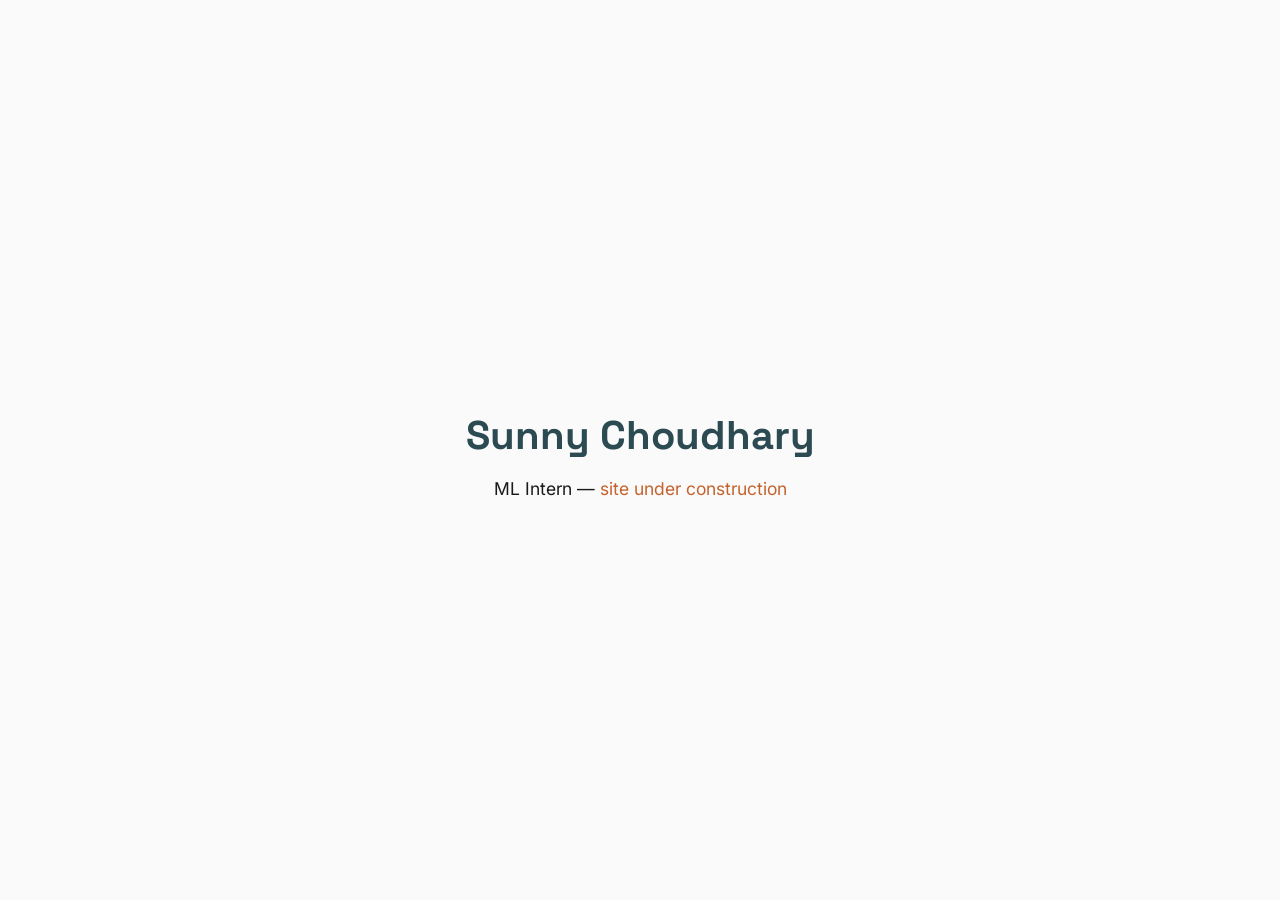
==== docs/index.html @ 2a1fe6c4 "Add files via upload" ====
<!DOCTYPE html>
<html lang="en">
<head>
<meta charset="UTF-8">
<meta name="viewport" content="width=device-width, initial-scale=1.0">
<title>Sunny Choudhary</title>
<link rel="preconnect" href="https://fonts.googleapis.com">
<link href="https://fonts.googleapis.com/css2?family=Space+Grotesk:wght@700&family=Inter:wght@400&display=swap" rel="stylesheet">
<style>
  body {
    margin: 0;
    min-height: 100vh;
    display: flex;
    align-items: center;
    justify-content: center;
    background: #FAFAFA;
    color: #1A1A1A;
    font-family: 'Inter', sans-serif;
  }
  h1 {
    font-family: 'Space Grotesk', sans-serif;
    color: #2C4A52;
    font-size: 2.5rem;
    margin-bottom: 0.25rem;
  }
  p {
    color: #1A1A1A;
    font-size: 1.1rem;
  }
  .accent {
    color: #C4622D;
  }
  .wrap {
    text-align: center;
    padding: 2rem;
  }
</style>
</head>
<body>
  <div class="wrap">
    <h1>Sunny Choudhary</h1>
    <p>ML Intern — <span class="accent">site under construction</span></p>
  </div>
</body>
</html>
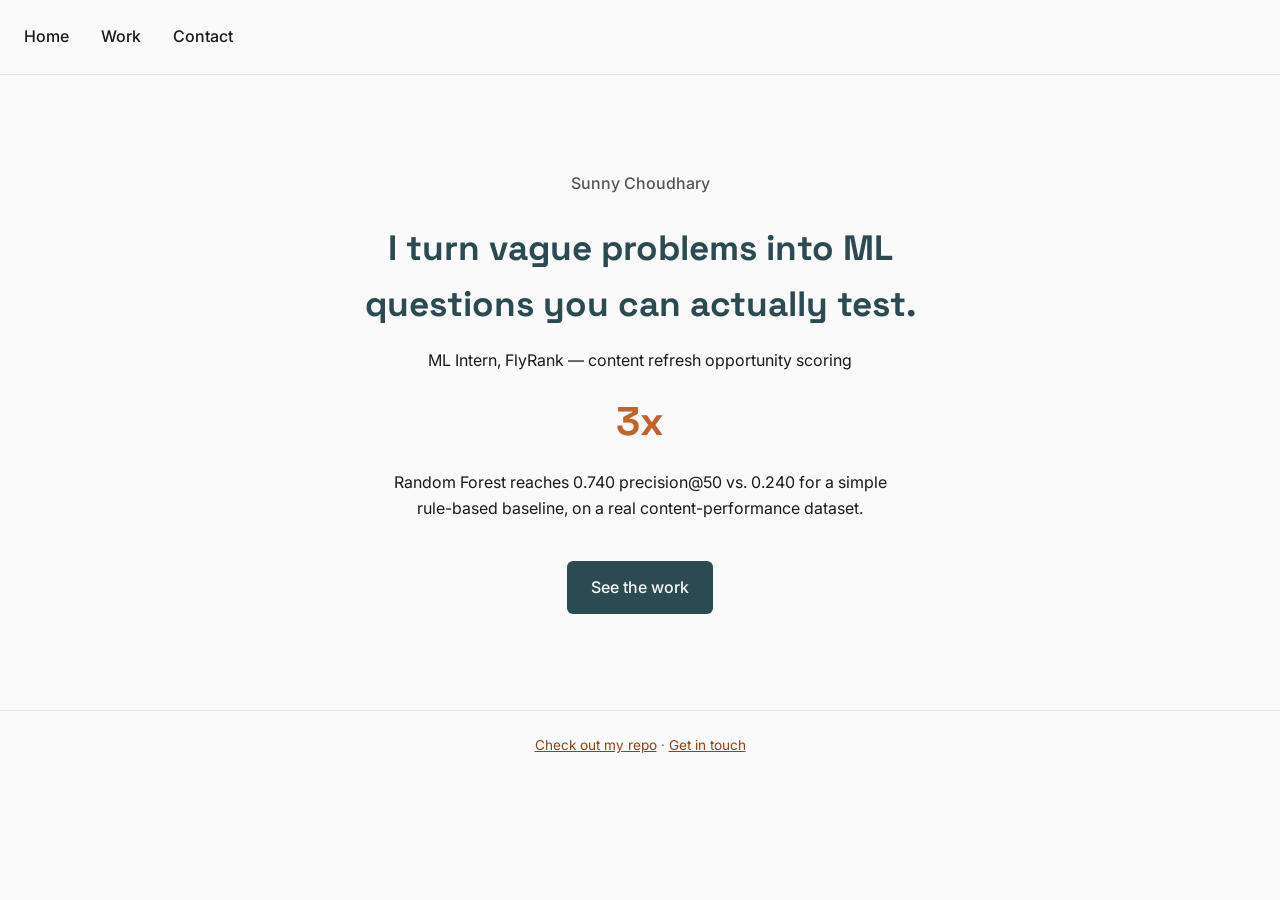
==== commit 765994f7: "Add files via upload" ====
--- a/docs/index.html
+++ b/docs/index.html
@@ -1,45 +1,41 @@
-<!DOCTYPE html>
-<html lang="en">
-<head>
-<meta charset="UTF-8">
-<meta name="viewport" content="width=device-width, initial-scale=1.0">
-<title>Sunny Choudhary</title>
-<link rel="preconnect" href="https://fonts.googleapis.com">
-<link href="https://fonts.googleapis.com/css2?family=Space+Grotesk:wght@700&family=Inter:wght@400&display=swap" rel="stylesheet">
-<style>
-  body {
-    margin: 0;
-    min-height: 100vh;
-    display: flex;
-    align-items: center;
-    justify-content: center;
-    background: #FAFAFA;
-    color: #1A1A1A;
-    font-family: 'Inter', sans-serif;
-  }
-  h1 {
-    font-family: 'Space Grotesk', sans-serif;
-    color: #2C4A52;
-    font-size: 2.5rem;
-    margin-bottom: 0.25rem;
-  }
-  p {
-    color: #1A1A1A;
-    font-size: 1.1rem;
-  }
-  .accent {
-    color: #C4622D;
-  }
-  .wrap {
-    text-align: center;
-    padding: 2rem;
-  }
-</style>
-</head>
-<body>
-  <div class="wrap">
-    <h1>Sunny Choudhary</h1>
-    <p>ML Intern — <span class="accent">site under construction</span></p>
-  </div>
-</body>
-</html>+<!DOCTYPE html>
+<html lang="en">
+<head>
+<meta charset="UTF-8">
+<meta name="viewport" content="width=device-width, initial-scale=1.0">
+<title>Sunny Choudhary — ML Intern</title>
+<meta name="description" content="Sunny Choudhary — ML intern building a content-scoring model that beats a rule-based baseline by 3x on real search data.">
+<meta property="og:title" content="Sunny Choudhary — ML Intern">
+<meta property="og:description" content="I turn vague problems into ML questions you can actually test. Content refresh opportunity scoring, built on real search data.">
+<meta property="og:image" content="https://sunnychoudhary850.github.io/FlyRank/model-comparison-screenshot.png">
+<meta property="og:type" content="website">
+<link rel="icon" type="image/svg+xml" href="logo-favicon.svg">
+<link rel="preconnect" href="https://fonts.googleapis.com">
+<link href="https://fonts.googleapis.com/css2?family=Space+Grotesk:wght@500;700&family=Inter:wght@400;500&display=swap" rel="stylesheet">
+<link rel="stylesheet" href="style.css">
+</head>
+<body>
+  <nav>
+    <a href="index.html">Home</a>
+    <a href="work.html">Work</a>
+    <a href="contact.html">Contact</a>
+  </nav>
+
+  <div class="wrap">
+    <div class="hero">
+      <p style="font-weight:500; color:#555; margin-bottom:0.25rem;">Sunny Choudhary</p>
+      <h1>I turn vague problems into ML questions you can actually test.</h1>
+      <p>ML Intern, FlyRank — content refresh opportunity scoring</p>
+      <div class="proof-number">3x</div>
+      <p>Random Forest reaches 0.740 precision@50 vs. 0.240 for a simple<br>
+      rule-based baseline, on a real content-performance dataset.</p>
+      <a class="cta" href="work.html">See the work</a>
+    </div>
+  </div>
+
+  <footer>
+    <a href="https://github.com/SunnyChoudhary850/FlyRank">Check out my repo</a> ·
+    <a href="contact.html">Get in touch</a>
+  </footer>
+</body>
+</html>
--- a/docs/style.css
+++ b/docs/style.css
@@ -0,0 +1,138 @@
+:root {
+  --text: #1A1A1A;
+  --bg: #FAFAFA;
+  --main: #2C4A52;
+  --accent: #C4622D;
+  --accent-text: #8F4319; /* darker variant, passes AA contrast for small text/links */
+}
+
+* { box-sizing: border-box; }
+
+body {
+  margin: 0;
+  background: var(--bg);
+  color: var(--text);
+  font-family: 'Inter', sans-serif;
+  line-height: 1.6;
+}
+
+h1, h2, h3 {
+  font-family: 'Space Grotesk', sans-serif;
+  color: var(--main);
+}
+
+a { color: var(--accent-text); }
+
+.wrap {
+  max-width: 720px;
+  margin: 0 auto;
+  padding: 2rem 1.5rem 4rem;
+}
+
+nav {
+  display: flex;
+  flex-wrap: wrap;
+  gap: 0.5rem 1rem;
+  padding: 0.75rem 1rem;
+  border-bottom: 1px solid #e5e5e0;
+  font-weight: 500;
+}
+
+nav a {
+  color: var(--text);
+  text-decoration: none;
+  padding: 0.75rem 0.5rem;
+  min-height: 44px;
+  display: inline-flex;
+  align-items: center;
+}
+
+nav a:hover { color: var(--accent-text); }
+
+.hero {
+  text-align: center;
+  padding: 3rem 1rem 2rem;
+}
+
+.hero h1 { font-size: 2.2rem; margin-bottom: 0.5rem; }
+
+.proof-number {
+  font-family: 'Space Grotesk', sans-serif;
+  font-size: 2.5rem;
+  color: var(--accent);
+  font-weight: 700;
+  margin: 1rem 0 0.25rem;
+}
+
+.cta {
+  display: inline-block;
+  margin-top: 1.5rem;
+  padding: 0.85rem 1.5rem;
+  background: var(--main);
+  color: #FAFAFA;
+  text-decoration: none;
+  border-radius: 6px;
+  font-weight: 500;
+  min-height: 44px;
+}
+
+.cta:hover { opacity: 0.9; }
+
+.card {
+  border: 1px solid #e5e5e0;
+  border-radius: 10px;
+  padding: 1.5rem;
+  margin: 1.5rem 0;
+  background: #fff;
+}
+
+.card img {
+  max-width: 100%;
+  height: auto;
+  border-radius: 6px;
+  border: 1px solid #e5e5e0;
+}
+
+.limitation {
+  border-left: 3px solid var(--accent);
+  padding-left: 1rem;
+  color: #444;
+  font-size: 0.95rem;
+}
+
+.sidebar-bio {
+  margin-top: 3rem;
+  padding-top: 1.5rem;
+  border-top: 1px solid #e5e5e0;
+  font-size: 0.9rem;
+  color: #555;
+  display: flex;
+  flex-wrap: wrap;
+  gap: 1rem;
+  align-items: flex-start;
+}
+
+.sidebar-bio img {
+  width: 64px;
+  height: 64px;
+  border-radius: 50%;
+  object-fit: cover;
+  flex-shrink: 0;
+}
+
+footer {
+  text-align: center;
+  padding: 1.5rem;
+  border-top: 1px solid #e5e5e0;
+  font-size: 0.85rem;
+  color: #777;
+}
+
+footer a { color: var(--accent-text); }
+
+/* Mobile safety net */
+@media (max-width: 480px) {
+  .hero h1 { font-size: 1.7rem; }
+  .proof-number { font-size: 2rem; }
+  .wrap { padding: 1.5rem 1rem 3rem; }
+}
